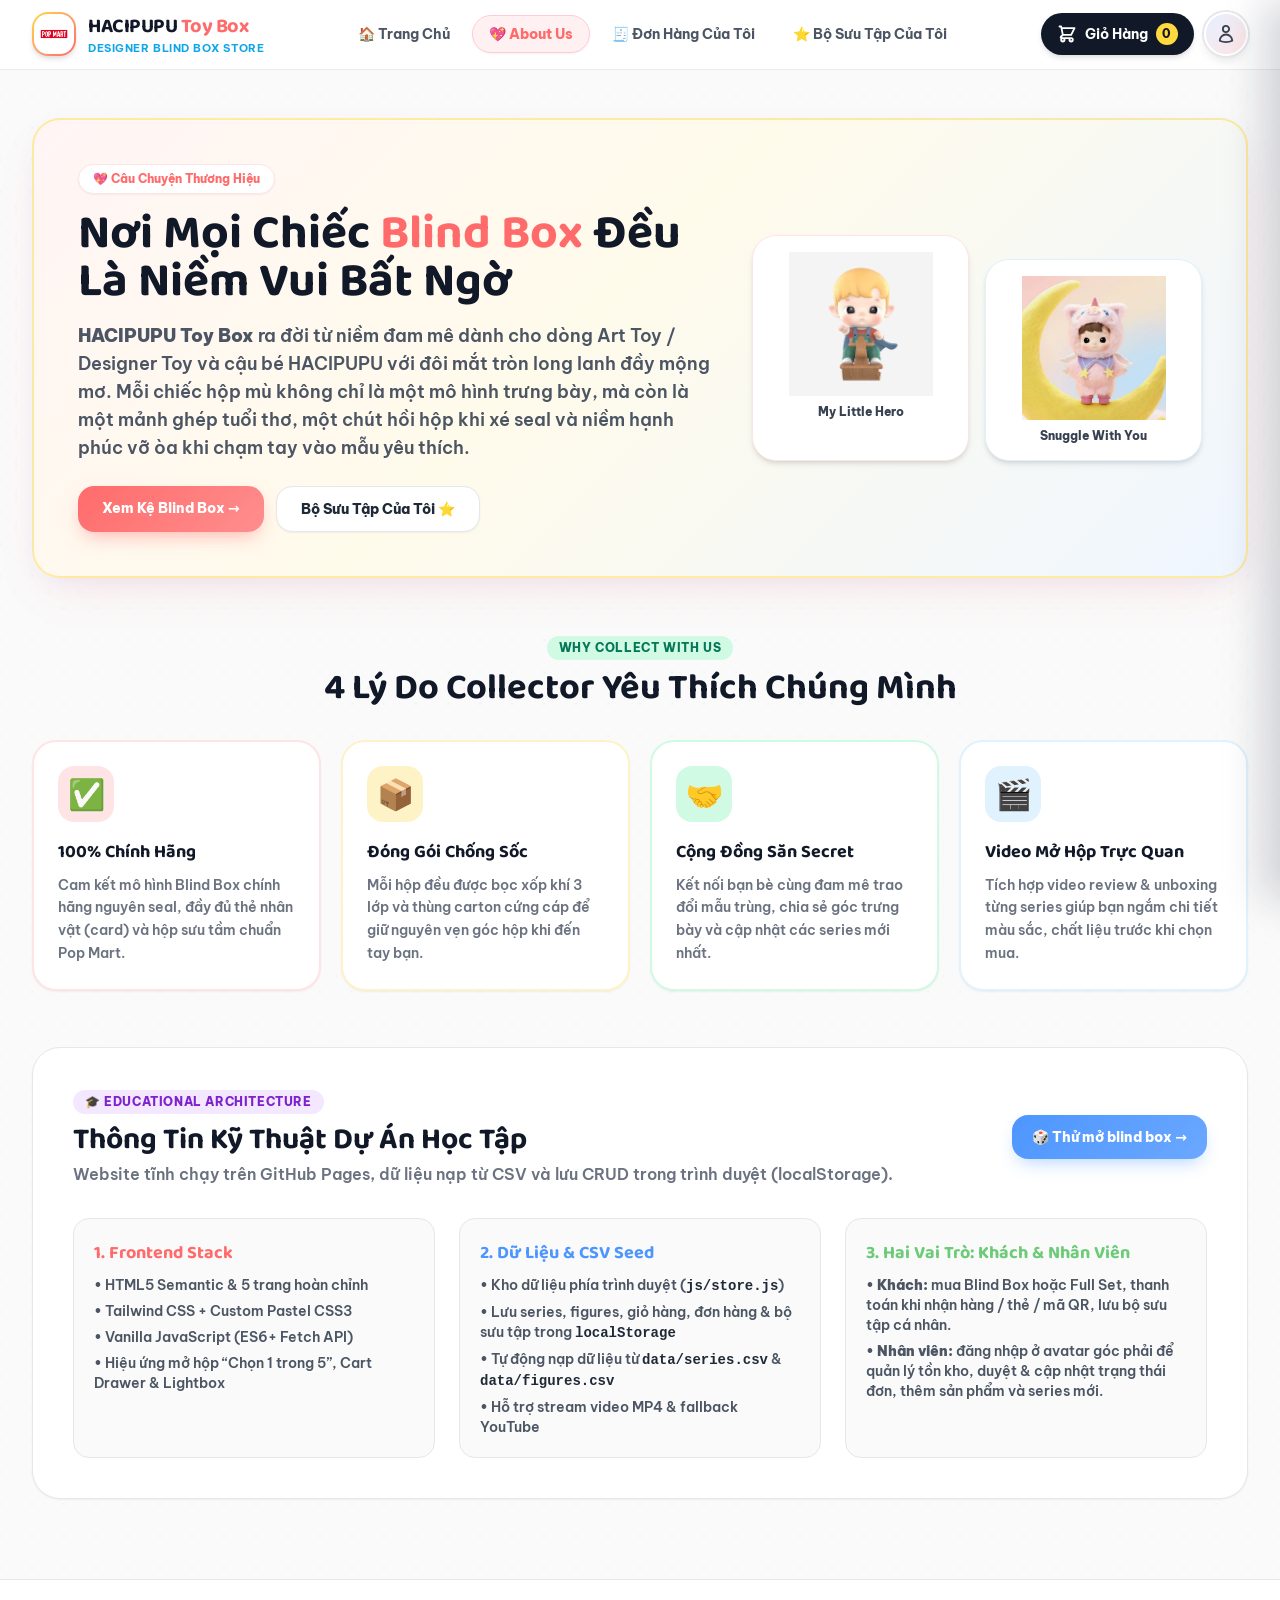
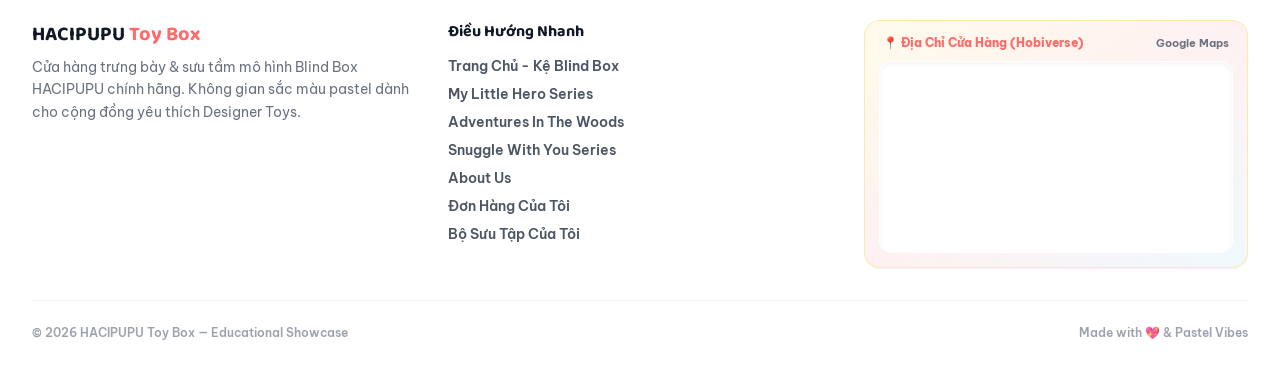
==== about.html @ b64dd97e "summary" ====
<!DOCTYPE html>
<html lang="vi">
<head>
  <meta charset="UTF-8" />
  <meta name="viewport" content="width=device-width, initial-scale=1.0" />
  <title>Về Chúng Tôi — HACIPUPU Toy Box</title>
  <link rel="preconnect" href="https://fonts.googleapis.com" />
  <link rel="preconnect" href="https://fonts.gstatic.com" crossorigin />
  <link href="https://fonts.googleapis.com/css2?family=Baloo+2:wght@600;700;800&family=Be+Vietnam+Pro:wght@400;500;600;700;800&display=swap" rel="stylesheet" />
  <link rel="stylesheet" href="css/styles.css" />
  <!-- Tailwind đã build sẵn (thay cho cdn.tailwindcss.com); đặt sau styles.css để giữ đúng thứ tự ưu tiên như bản CDN -->
  <link rel="stylesheet" href="css/tailwind.css" />
</head>
<body data-page="about" class="bg-toy-dots min-h-screen flex flex-col">
  <div id="site-header"></div>

  <main class="flex-1 max-w-7xl w-full mx-auto px-4 sm:px-6 lg:px-8 pt-8 sm:pt-12 space-y-14">
    <!-- Brand Story Banner -->
    <section class="hero-gradient rounded-[28px] p-7 sm:p-11 grid grid-cols-1 lg:grid-cols-12 gap-8 items-center">
      <div class="lg:col-span-7 space-y-4">
        <span class="inline-flex items-center gap-2 px-3.5 py-1.5 rounded-full bg-white text-xs font-extrabold text-[#FF6B6B] shadow-sm border border-rose-100">
          💖 Câu Chuyện Thương Hiệu
        </span>
        <h1 class="font-display font-bold text-3xl sm:text-5xl text-gray-900 leading-tight">
          Nơi Mọi Chiếc <span class="text-[#FF6B6B]">Blind Box</span> Đều Là Niềm Vui Bất Ngờ
        </h1>
        <p class="text-gray-600 text-base sm:text-lg leading-relaxed font-semibold">
          <strong>HACIPUPU Toy Box</strong> ra đời từ niềm đam mê dành cho dòng Art Toy / Designer Toy và cậu bé HACIPUPU với đôi mắt tròn long lanh đầy mộng mơ. Mỗi chiếc hộp mù không chỉ là một mô hình trưng bày, mà còn là một mảnh ghép tuổi thơ, một chút hồi hộp khi xé seal và niềm hạnh phúc vỡ òa khi chạm tay vào mẫu yêu thích.
        </p>
        <div class="flex flex-wrap gap-3 pt-2">
          <a href="index.html" class="px-6 py-3 rounded-2xl btn-coral font-extrabold text-sm">
            Xem Kệ Blind Box →
          </a>
          <a href="collection.html" class="px-6 py-3 rounded-2xl bg-white hover:bg-gray-50 border border-gray-200 text-gray-800 font-extrabold text-sm shadow-sm">
            Bộ Sưu Tập Của Tôi ⭐
          </a>
        </div>
      </div>

      <div class="lg:col-span-5 grid grid-cols-2 gap-4">
        <div class="bg-white rounded-3xl p-4 shadow-md border border-rose-100 animate-float">
          <img
            src="img/HACIPUPU%20My%20Little%20Hero%20Series%20Figures/13.avif"
            alt="HACIPUPU Secret Hero"
            class="w-full h-36 object-contain"
            onerror="window.HacipupuApp.handleImgError(this)"
          />
          <div class="text-center text-xs font-extrabold text-gray-700 mt-2">My Little Hero</div>
        </div>
        <div class="bg-white rounded-3xl p-4 shadow-md border border-sky-100 mt-6 animate-float-delay">
          <img
            src="img/HACIPUPU%20Snuggle%20With%20You%20Series%20Figures/1795419127706_2134e90bbedf5090afd3d165d33266e4.avif"
            alt="HACIPUPU Secret Pegasus"
            class="w-full h-36 object-contain"
            onerror="window.HacipupuApp.handleImgError(this)"
          />
          <div class="text-center text-xs font-extrabold text-gray-700 mt-2">Snuggle With You</div>
        </div>
      </div>
    </section>

    <!-- Why Collect With Us (4 Vibrant Feature Cards) -->
    <section>
      <div class="text-center max-w-2xl mx-auto mb-8">
        <span class="inline-block px-3 py-1 rounded-full bg-emerald-100 text-emerald-700 text-xs font-extrabold uppercase tracking-wider mb-2">
          Why Collect With Us
        </span>
        <h2 class="font-display font-bold text-2xl sm:text-4xl text-gray-900">
          4 Lý Do Collector Yêu Thích Chúng Mình
        </h2>
      </div>

      <div class="grid grid-cols-1 sm:grid-cols-2 lg:grid-cols-4 gap-5">
        <div class="bg-white rounded-3xl p-6 border-2 border-rose-100 shadow-sm hover:-translate-y-1 transition-transform">
          <div class="w-14 h-14 rounded-2xl bg-rose-100 text-3xl flex items-center justify-center mb-4">✅</div>
          <h3 class="font-display font-bold text-lg text-gray-900 mb-2">100% Chính Hãng</h3>
          <p class="text-sm text-gray-500 font-semibold leading-relaxed">
            Cam kết mô hình Blind Box chính hãng nguyên seal, đầy đủ thẻ nhân vật (card) và hộp sưu tầm chuẩn Pop Mart.
          </p>
        </div>

        <div class="bg-white rounded-3xl p-6 border-2 border-amber-100 shadow-sm hover:-translate-y-1 transition-transform">
          <div class="w-14 h-14 rounded-2xl bg-amber-100 text-3xl flex items-center justify-center mb-4">📦</div>
          <h3 class="font-display font-bold text-lg text-gray-900 mb-2">Đóng Gói Chống Sốc</h3>
          <p class="text-sm text-gray-500 font-semibold leading-relaxed">
            Mỗi hộp đều được bọc xốp khí 3 lớp và thùng carton cứng cáp để giữ nguyên vẹn góc hộp khi đến tay bạn.
          </p>
        </div>

        <div class="bg-white rounded-3xl p-6 border-2 border-emerald-100 shadow-sm hover:-translate-y-1 transition-transform">
          <div class="w-14 h-14 rounded-2xl bg-emerald-100 text-3xl flex items-center justify-center mb-4">🤝</div>
          <h3 class="font-display font-bold text-lg text-gray-900 mb-2">Cộng Đồng Săn Secret</h3>
          <p class="text-sm text-gray-500 font-semibold leading-relaxed">
            Kết nối bạn bè cùng đam mê trao đổi mẫu trùng, chia sẻ góc trưng bày và cập nhật các series mới nhất.
          </p>
        </div>

        <div class="bg-white rounded-3xl p-6 border-2 border-sky-100 shadow-sm hover:-translate-y-1 transition-transform">
          <div class="w-14 h-14 rounded-2xl bg-sky-100 text-3xl flex items-center justify-center mb-4">🎬</div>
          <h3 class="font-display font-bold text-lg text-gray-900 mb-2">Video Mở Hộp Trực Quan</h3>
          <p class="text-sm text-gray-500 font-semibold leading-relaxed">
            Tích hợp video review & unboxing từng series giúp bạn ngắm chi tiết màu sắc, chất liệu trước khi chọn mua.
          </p>
        </div>
      </div>
    </section>

    <!-- Educational Project Info -->
    <section class="bg-white rounded-[28px] p-7 sm:p-10 border border-gray-200 shadow-sm">
      <div class="flex flex-col lg:flex-row lg:items-center justify-between gap-6 mb-8">
        <div>
          <span class="inline-block px-3 py-1 rounded-full bg-purple-100 text-purple-700 text-xs font-extrabold uppercase tracking-wider mb-2">
            🎓 Educational Architecture
          </span>
          <h2 class="font-display font-bold text-2xl sm:text-3xl text-gray-900">
            Thông Tin Kỹ Thuật Dự Án Học Tập
          </h2>
          <p class="text-sm sm:text-base text-gray-500 font-semibold mt-1">
            Website tĩnh chạy trên GitHub Pages, dữ liệu nạp từ CSV và lưu CRUD trong trình duyệt (localStorage).
          </p>
        </div>
        <a href="index.html#series-shelf" class="inline-flex items-center gap-2 px-5 py-3 rounded-2xl btn-sky font-extrabold text-sm shrink-0">
          🎲 Thử mở blind box →
        </a>
      </div>

      <div class="grid grid-cols-1 md:grid-cols-3 gap-6">
        <div class="rounded-2xl bg-[#FAFAFA] p-5 border border-gray-200">
          <div class="font-display font-bold text-lg text-[#FF6B6B] mb-2">1. Frontend Stack</div>
          <ul class="space-y-1.5 text-sm text-gray-600 font-semibold">
            <li>• HTML5 Semantic & 5 trang hoàn chỉnh</li>
            <li>• Tailwind CSS + Custom Pastel CSS3</li>
            <li>• Vanilla JavaScript (ES6+ Fetch API)</li>
            <li>• Hiệu ứng mở hộp “Chọn 1 trong 5”, Cart Drawer & Lightbox</li>
          </ul>
        </div>

        <div class="rounded-2xl bg-[#FAFAFA] p-5 border border-gray-200">
          <div class="font-display font-bold text-lg text-[#4D96FF] mb-2">2. Dữ Liệu & CSV Seed</div>
          <ul class="space-y-1.5 text-sm text-gray-600 font-semibold">
            <li>• Kho dữ liệu phía trình duyệt (<code class="font-mono text-gray-800">js/store.js</code>)</li>
            <li>• Lưu series, figures, giỏ hàng, đơn hàng & bộ sưu tập trong <code class="font-mono text-gray-800">localStorage</code></li>
            <li>• Tự động nạp dữ liệu từ <code class="font-mono text-gray-800">data/series.csv</code> & <code class="font-mono text-gray-800">data/figures.csv</code></li>
            <li>• Hỗ trợ stream video MP4 & fallback YouTube</li>
          </ul>
        </div>

        <div class="rounded-2xl bg-[#FAFAFA] p-5 border border-gray-200">
          <div class="font-display font-bold text-lg text-[#6BCB77] mb-2">3. Hai Vai Trò: Khách & Nhân Viên</div>
          <ul class="space-y-1.5 text-sm text-gray-600 font-semibold">
            <li>• <strong>Khách:</strong> mua Blind Box hoặc Full Set, thanh toán khi nhận hàng / thẻ / mã QR, lưu bộ sưu tập cá nhân.</li>
            <li>• <strong>Nhân viên:</strong> đăng nhập ở avatar góc phải để quản lý tồn kho, duyệt & cập nhật trạng thái đơn, thêm sản phẩm và series mới.</li>
          </ul>
        </div>
      </div>
    </section>
  </main>

  <div id="site-footer"></div>
  <script src="data/seed.js"></script>
  <script src="js/store.js"></script>
  <script src="js/app.js"></script>
</body>
</html>
---- css/styles.css ----
:root {
  --coral: #FF6B6B;
  --coral-soft: #FFE5E5;
  --yellow: #FFD93D;
  --yellow-soft: #FFF6CC;
  --mint: #6BCB77;
  --mint-soft: #E3F9E6;
  --sky: #4D96FF;
  --sky-soft: #E6F0FF;
  --lavender: #A78BFA;
  --lavender-soft: #F3EFFF;
  --bg: #FAFAFA;
  --ink: #1F2937;
  --muted: #6B7280;
  --card-radius: 22px;
}

* {
  box-sizing: border-box;
}

html {
  scroll-behavior: smooth;
}

body {
  margin: 0;
  background-color: var(--bg);
  color: var(--ink);
  font-family: 'Be Vietnam Pro', 'Segoe UI', system-ui, -apple-system, sans-serif;
  -webkit-font-smoothing: antialiased;
  overflow-x: hidden;
}

h1, h2, h3, h4, .font-display {
  font-family: 'Baloo 2', 'Be Vietnam Pro', 'Segoe UI', system-ui, sans-serif;
}

/* Playful dot grid background accent */
.bg-toy-dots {
  background-color: #FAFAFA;
  background-image:
    radial-gradient(rgba(255, 107, 107, 0.08) 1.5px, transparent 1.5px),
    radial-gradient(rgba(77, 150, 255, 0.08) 1.5px, transparent 1.5px);
  background-size: 32px 32px;
  background-position: 0 0, 16px 16px;
}

/* Pastel hero gradient */
.hero-gradient {
  background: linear-gradient(135deg, #FFF5F5 0%, #FFFBEB 45%, #EFF6FF 100%);
  border: 2px solid rgba(255, 217, 61, 0.45);
  box-shadow: 0 20px 50px -15px rgba(255, 107, 107, 0.16), 0 8px 24px -10px rgba(77, 150, 255, 0.14);
}

/* Glass sticky navbar */
.glass-nav {
  background: rgba(255, 255, 255, 0.88);
  backdrop-filter: blur(14px);
  -webkit-backdrop-filter: blur(14px);
  border-bottom: 1.5px solid rgba(229, 231, 235, 0.8);
}

/* Blind Box 3D Hover Tilt Card */
.blind-box-card {
  border-radius: 24px;
  background: #FFFFFF;
  border: 2px solid #F3F4F6;
  box-shadow: 0 10px 30px -10px rgba(17, 24, 39, 0.08);
  transition: transform 0.35s cubic-bezier(0.22, 1, 0.36, 1),
              box-shadow 0.35s cubic-bezier(0.22, 1, 0.36, 1),
              border-color 0.3s ease;
  position: relative;
  overflow: hidden;
  cursor: pointer;
}

.blind-box-card:hover {
  transform: rotate(-2deg) scale(1.03) translateY(-6px);
  box-shadow: 0 24px 44px -12px rgba(255, 107, 107, 0.22), 0 10px 20px -8px rgba(77, 150, 255, 0.18);
  border-color: var(--yellow);
}

.blind-box-card .box-reveal-badge {
  opacity: 0;
  transform: translateY(10px) scale(0.95);
  transition: all 0.28s cubic-bezier(0.22, 1, 0.36, 1);
}

.blind-box-card:hover .box-reveal-badge {
  opacity: 1;
  transform: translateY(0) scale(1);
}

.blind-box-card .box-art {
  transition: transform 0.4s cubic-bezier(0.22, 1, 0.36, 1);
}

.blind-box-card:hover .box-art {
  transform: scale(1.07) rotate(2deg);
}

/* Individual Figure Card */
.figure-card {
  border-radius: 20px;
  background: #FFFFFF;
  border: 1.5px solid #F1F5F9;
  box-shadow: 0 6px 20px -8px rgba(15, 23, 42, 0.07);
  transition: transform 0.25s ease, box-shadow 0.25s ease, border-color 0.25s ease;
}

.figure-card:hover {
  transform: translateY(-4px);
  box-shadow: 0 16px 30px -10px rgba(77, 150, 255, 0.18);
  border-color: #BFDBFE;
}

/* Shimmering Golden SECRET badge */
.secret-badge {
  background: linear-gradient(120deg, #F59E0B, #FDE047, #F59E0B);
  background-size: 200% auto;
  color: #78350F;
  font-weight: 800;
  letter-spacing: 0.04em;
  box-shadow: 0 4px 12px rgba(245, 158, 11, 0.35);
  animation: shimmer 2.5s linear infinite;
}

@keyframes shimmer {
  0% { background-position: 0% center; }
  100% { background-position: 200% center; }
}

/* Gentle floating animation for hero items */
@keyframes floatSlow {
  0%, 100% { transform: translateY(0px) rotate(0deg); }
  50% { transform: translateY(-10px) rotate(2deg); }
}

.animate-float {
  animation: floatSlow 4.2s ease-in-out infinite;
}

.animate-float-delay {
  animation: floatSlow 4.8s ease-in-out 1.1s infinite;
}

/* Responsive 16:9 Media Container */
.video-aspect {
  position: relative;
  width: 100%;
  padding-top: 56.25%;
  border-radius: 20px;
  overflow: hidden;
  background: #111827;
  box-shadow: 0 14px 32px -12px rgba(17, 24, 39, 0.28);
}

.video-aspect iframe,
.video-aspect video {
  position: absolute;
  inset: 0;
  width: 100%;
  height: 100%;
  border: 0;
  object-fit: cover;
}

/* Slide-over Cart Drawer */
.cart-backdrop {
  position: fixed;
  inset: 0;
  background: rgba(17, 24, 39, 0.45);
  backdrop-filter: blur(4px);
  z-index: 60;
  opacity: 0;
  pointer-events: none;
  transition: opacity 0.25s ease;
}

.cart-backdrop.open {
  opacity: 1;
  pointer-events: auto;
}

.cart-drawer {
  position: fixed;
  top: 0;
  right: 0;
  height: 100%;
  width: min(440px, 100vw);
  background: #FFFFFF;
  z-index: 70;
  box-shadow: -16px 0 40px rgba(15, 23, 42, 0.18);
  transform: translateX(100%);
  transition: transform 0.32s cubic-bezier(0.22, 1, 0.36, 1);
  display: flex;
  flex-direction: column;
}

.cart-drawer.open {
  transform: translateX(0);
}

/* Lightbox / Modals */
.modal-overlay {
  position: fixed;
  inset: 0;
  background: rgba(17, 24, 39, 0.62);
  backdrop-filter: blur(6px);
  z-index: 80;
  display: none;
  align-items: center;
  justify-content: center;
  padding: 16px;
}

.modal-overlay.open {
  display: flex;
  animation: fadeIn 0.2s ease;
}

@keyframes fadeIn {
  from { opacity: 0; }
  to { opacity: 1; }
}

/* Toast Notifications */
.toast-stack {
  position: fixed;
  bottom: 24px;
  right: 24px;
  z-index: 95;
  display: flex;
  flex-direction: column;
  gap: 10px;
  pointer-events: none;
}

.toast-item {
  pointer-events: auto;
  min-width: 260px;
  max-width: 360px;
  border-radius: 16px;
  padding: 12px 16px;
  background: #FFFFFF;
  color: var(--ink);
  box-shadow: 0 16px 32px -8px rgba(15, 23, 42, 0.22);
  border-left: 5px solid var(--mint);
  display: flex;
  align-items: center;
  gap: 10px;
  font-size: 0.92rem;
  font-weight: 700;
  animation: slideUpToast 0.28s cubic-bezier(0.22, 1, 0.36, 1);
}

.toast-item.error {
  border-left-color: var(--coral);
}

.toast-item.info {
  border-left-color: var(--sky);
}

@keyframes slideUpToast {
  from { opacity: 0; transform: translateY(16px) scale(0.96); }
  to { opacity: 1; transform: translateY(0) scale(1); }
}

/* Custom buttons */
.btn-coral {
  background: linear-gradient(135deg, #FF6B6B, #FF8E8E);
  color: #FFFFFF;
  box-shadow: 0 8px 20px -6px rgba(255, 107, 107, 0.55);
  transition: transform 0.18s ease, box-shadow 0.18s ease, filter 0.18s ease;
}

.btn-coral:hover:not(:disabled) {
  transform: translateY(-2px);
  box-shadow: 0 12px 24px -6px rgba(255, 107, 107, 0.65);
  filter: brightness(1.03);
}

.btn-sky {
  background: linear-gradient(135deg, #4D96FF, #6BA8FF);
  color: #FFFFFF;
  box-shadow: 0 8px 18px -6px rgba(77, 150, 255, 0.45);
  transition: transform 0.18s ease, box-shadow 0.18s ease;
}

.btn-sky:hover:not(:disabled) {
  transform: translateY(-1px);
  box-shadow: 0 10px 22px -6px rgba(77, 150, 255, 0.55);
}

button:disabled {
  opacity: 0.52;
  cursor: not-allowed;
}

/* Subtle custom scrollbar */
::-webkit-scrollbar {
  width: 8px;
  height: 8px;
}

::-webkit-scrollbar-track {
  background: #F3F4F6;
}

::-webkit-scrollbar-thumb {
  background: #CBD5E1;
  border-radius: 999px;
}

::-webkit-scrollbar-thumb:hover {
  background: #94A3B8;
}

/* ===================== Tài khoản (avatar góc phải) ===================== */
.account-avatar {
  position: relative;
  width: 44px;
  height: 44px;
  border-radius: 999px;
  display: inline-flex;
  align-items: center;
  justify-content: center;
  background: linear-gradient(135deg, #E6F0FF, #FFE5E5);
  color: #374151;
  border: 2px solid #FFFFFF;
  box-shadow: 0 0 0 2px #E5E7EB, 0 6px 14px -6px rgba(15, 23, 42, 0.25);
  cursor: pointer;
  transition: transform 0.18s ease, box-shadow 0.18s ease;
}
.account-avatar:hover { transform: translateY(-1px); box-shadow: 0 0 0 2px var(--sky), 0 8px 18px -6px rgba(77, 150, 255, 0.4); }
.account-avatar.is-staff { background: linear-gradient(135deg, #6BCB77, #34D399); color: #FFFFFF; box-shadow: 0 0 0 2px #A7F3D0, 0 6px 14px -6px rgba(16, 185, 129, 0.5); }
.account-dot { position: absolute; right: -1px; bottom: -1px; width: 12px; height: 12px; border-radius: 999px; background: #10B981; border: 2px solid #FFFFFF; }

.account-menu {
  position: absolute;
  right: 0;
  top: calc(100% + 10px);
  width: 250px;
  background: #FFFFFF;
  border-radius: 18px;
  border: 1px solid #E5E7EB;
  box-shadow: 0 20px 40px -12px rgba(15, 23, 42, 0.25);
  overflow: hidden;
  z-index: 60;
  animation: fadeIn 0.15s ease;
}
.account-menu-item { display: block; padding: 11px 16px; font-size: 0.875rem; font-weight: 700; color: #374151; cursor: pointer; }
.account-menu-item:hover { background: #FFF5F5; color: var(--coral); }

/* ===================== Thanh toán ===================== */
.pay-option {
  display: flex;
  flex-direction: column;
  align-items: center;
  gap: 2px;
  padding: 10px 6px;
  border-radius: 14px;
  border: 2px solid #E5E7EB;
  background: #FFFFFF;
  font-size: 0.75rem;
  font-weight: 800;
  color: #4B5563;
  text-align: center;
  cursor: pointer;
  transition: border-color 0.15s ease, background 0.15s ease;
}
.pay-option:hover { border-color: #BFDBFE; }
.pay-option.active { border-color: var(--sky); background: var(--sky-soft); color: #1D4ED8; }
.pay-option:focus-within { outline: 2px solid var(--sky); outline-offset: 2px; }
.pay-panel { border-radius: 14px; background: #FFFFFF; border: 1px dashed #CBD5E1; padding: 12px; font-size: 0.8rem; font-weight: 600; color: #4B5563; }
.qr-box { width: 180px; height: 180px; background: #FFFFFF; border-radius: 14px; border: 1px solid #E5E7EB; padding: 6px; }
.qr-box svg { width: 100%; height: 100%; display: block; }
.qr-fallback { height: 100%; display: flex; flex-direction: column; align-items: center; justify-content: center; font-weight: 800; font-size: 2rem; color: #9CA3AF; }
.qr-fallback span { font-size: 0.7rem; }

/* ===================== Blind box: chọn 1 trong 5 hộp ===================== */
.bb-panel {
  position: relative;
  width: min(860px, 100%);
  max-height: 94vh;
  overflow-y: auto;
  border-radius: 30px;
  background: linear-gradient(160deg, #FFF5F5 0%, #FFFBEB 45%, #F3EFFF 100%);
  border: 2px solid #FFFFFF;
  box-shadow: 0 30px 80px -20px rgba(17, 24, 39, 0.5);
}
.bb-stage { position: relative; min-height: 320px; margin: 18px 20px 20px; display: flex; align-items: center; justify-content: center; overflow: hidden; border-radius: 24px; }
.bb-boxes { position: relative; z-index: 2; display: flex; flex-wrap: wrap; justify-content: center; gap: 14px; padding: 24px 8px 36px; }
.bb-box {
  position: relative;
  width: 132px;
  height: 160px;
  border-radius: 20px;
  background: #FFFFFF;
  border: 3px solid transparent;
  box-shadow: 0 12px 24px -12px rgba(17, 24, 39, 0.35);
  padding: 10px;
  cursor: pointer;
  animation: bbFloat 3.2s ease-in-out infinite;
  animation-delay: calc(var(--i) * -0.6s);
  transition: transform 0.3s cubic-bezier(0.22, 1, 0.36, 1), opacity 0.3s ease, border-color 0.2s ease, filter 0.3s ease;
}
.bb-box img { width: 100%; height: 100%; object-fit: contain; pointer-events: none; user-select: none; }
.bb-box.has-label { height: 196px; display: flex; flex-direction: column; gap: 6px; padding: 14px 12px 10px; }
.bb-box.has-label img { flex: 1; min-height: 0; height: auto; }
.bb-box-label { min-height: 2.4em; }
.bb-box-label { display: block; font-size: 0.7rem; font-weight: 800; line-height: 1.2; color: #374151; text-align: center; overflow: hidden; display: -webkit-box; -webkit-line-clamp: 2; -webkit-box-orient: vertical; }
.hero-open-box { cursor: pointer; }
.hero-open-box:hover { box-shadow: 0 0 0 3px #FFD93D, 0 25px 50px -12px rgba(0, 0, 0, 0.25); }
.hero-open-box:focus-visible { outline: 3px solid #4D96FF; outline-offset: 4px; }

/* Mũi tên chỉ vào hộp ở banner */
.hero-arrow { position: absolute; z-index: 30; left: -44px; top: -30px; display: flex; flex-direction: row; align-items: flex-start; color: var(--coral); pointer-events: none; animation: heroArrowNudge 1.4s ease-in-out infinite; }
.hero-arrow-label {
  font-family: 'Baloo 2', sans-serif; font-weight: 800; font-size: 1.15rem; line-height: 1.1;
  color: #FFFFFF; background: var(--coral); padding: 8px 14px; border-radius: 16px; border: 2px solid #FFFFFF;
  box-shadow: 0 10px 22px -6px rgba(255, 107, 107, 0.7); transform: rotate(-6deg);
}
/* Mũi tên đủ dài để đầu mũi tên nằm bên trong hộp */
.hero-arrow-svg { width: 104px; height: 78px; margin: -6px 0 0 -4px; flex-shrink: 0; filter: drop-shadow(0 3px 4px rgba(255, 255, 255, 0.9)) drop-shadow(0 3px 6px rgba(255, 107, 107, 0.45)); }
@media (min-width: 1280px) {
  .hero-arrow { left: -92px; top: -14px; }
}

/* Nút vòng tròn đổi hộp (thay cho ảnh hộp nhỏ) */
.hero-next-btn {
  position: absolute; left: 0; bottom: 8px; z-index: 25;
  width: 76px; height: 76px; border-radius: 999px;
  display: flex; flex-direction: column; align-items: center; justify-content: center; gap: 1px;
  background: #FFFFFF; color: var(--sky);
  border: 3px solid #BFDBFE;
  box-shadow: 0 14px 26px -10px rgba(77, 150, 255, 0.55);
  cursor: pointer; transition: transform 0.2s ease, background 0.2s ease, color 0.2s ease, border-color 0.2s ease;
}
.hero-next-btn:hover { background: var(--sky); color: #FFFFFF; border-color: var(--sky); transform: scale(1.06); }
.hero-next-btn:focus-visible { outline: 3px solid #FFD93D; outline-offset: 3px; }
@media (max-width: 639px) {
  .hero-next-btn { width: 58px; height: 58px; left: -8px; bottom: -6px; }
  .hero-next-btn svg { width: 22px; height: 22px; }
  #hero-box-name { padding-left: 1.75rem; }
  .hero-arrow { left: -4px; }
  .hero-arrow-label { font-size: 1rem; }
}
.hero-next-label { font-size: 0.62rem; font-weight: 800; text-transform: uppercase; letter-spacing: 0.02em; }
.hero-next-btn.is-spinning svg { animation: heroSpin 0.5s cubic-bezier(0.22, 1, 0.36, 1); }
@keyframes heroSpin { from { transform: rotate(0); } to { transform: rotate(360deg); } }

/* Hiệu ứng đổi ảnh hộp */
.hero-swap-out { animation: heroSwapOut 0.18s ease-in forwards; }
.hero-swap-in { animation: heroSwapIn 0.45s cubic-bezier(0.34, 1.56, 0.64, 1); }
@keyframes heroSwapOut { to { opacity: 0; transform: scale(0.7) rotate(-12deg); } }
@keyframes heroSwapIn { from { opacity: 0; transform: scale(0.7) rotate(12deg); } to { opacity: 1; transform: none; } }

/* Hộp duy nhất khi mở ngay từ banner */
.bb-box.bb-box-solo { width: 170px; height: 210px; cursor: default; }
@keyframes heroArrowNudge {
  0%, 100% { transform: translate(0, 0); }
  50% { transform: translate(0, 7px); }
}
.hero-cta-pulse { animation: heroCtaPulse 1.6s ease-in-out infinite; }
@keyframes heroCtaPulse {
  0%, 100% { box-shadow: 0 0 0 0 rgba(255, 217, 61, 0.7), 0 10px 15px -3px rgba(0, 0, 0, 0.2); }
  50% { box-shadow: 0 0 0 10px rgba(255, 217, 61, 0), 0 10px 15px -3px rgba(0, 0, 0, 0.2); }
}
@media (prefers-reduced-motion: reduce) {
  .hero-arrow, .hero-cta-pulse { animation: none; }
}
.bb-box-num { position: absolute; top: -10px; left: -10px; width: 28px; height: 28px; border-radius: 999px; background: #1F2937; color: #FFD93D; font-weight: 800; font-size: 0.8rem; display: flex; align-items: center; justify-content: center; }
.bb-box:hover { border-color: #FFD93D; }
.bb-boxes.has-selection .bb-box:not(.is-selected) { opacity: 0.55; filter: saturate(0.6); transform: scale(0.94); }
.bb-box.is-selected { border-color: var(--coral); animation: none; transform: translateY(-16px) scale(1.08); box-shadow: 0 24px 40px -14px rgba(255, 107, 107, 0.6); }
.bb-box.is-selected::after { content: "Bấm để mở!"; position: absolute; left: 50%; bottom: -30px; transform: translateX(-50%); white-space: nowrap; font-size: 0.72rem; font-weight: 800; color: var(--coral); animation: bbBlink 1s ease-in-out infinite; }
.bb-boxes.is-opening .bb-box:not(.is-chosen) { opacity: 0; transform: scale(0.6) translateY(30px); pointer-events: none; transition-duration: 0.35s; }
/* Hộp được chọn bay vào giữa sân khấu (--dx, --dy tính bằng JS) và to ra một chút */
.bb-boxes.is-opening .bb-box.is-chosen {
  animation: none;
  z-index: 3;
  border-color: #FFD93D;
  transform: translate(var(--dx, 0px), var(--dy, 0px)) scale(1.35);
  box-shadow: 0 0 0 6px rgba(255, 217, 61, 0.35), 0 30px 60px -18px rgba(255, 107, 107, 0.6);
  transition: transform 0.7s cubic-bezier(0.34, 1.3, 0.64, 1), box-shadow 0.7s ease, border-color 0.3s ease;
}
.bb-boxes.is-opening .bb-box.is-chosen::after { display: none; }
.bb-box.bb-shake { animation: bbShake 1.1s cubic-bezier(.36,.07,.19,.97) both; }
.bb-box.bb-burst { animation: bbBurst 0.4s ease-in forwards; }

.bb-rays {
  position: absolute; inset: -50%; z-index: 0; opacity: 0;
  background: repeating-conic-gradient(from 0deg, rgba(255, 217, 61, 0.35) 0deg 10deg, transparent 10deg 20deg);
  transition: opacity 0.4s ease;
}
.bb-stage.is-revealed .bb-rays { opacity: 1; animation: bbSpin 14s linear infinite; }
.bb-stage.is-secret .bb-rays { background: repeating-conic-gradient(from 0deg, rgba(245, 158, 11, 0.55) 0deg 8deg, rgba(253, 224, 71, 0.15) 8deg 16deg); }
.bb-flash { position: absolute; left: 50%; top: 50%; width: 40px; height: 40px; margin: -20px 0 0 -20px; border-radius: 999px; background: radial-gradient(circle, #FFFFFF 0%, rgba(255, 255, 255, 0.85) 40%, rgba(255, 217, 61, 0) 70%); opacity: 0; z-index: 4; pointer-events: none; }
.bb-stage.is-flashing .bb-flash { animation: bbFlash 0.7s ease-out forwards; }

.bb-reveal { position: relative; z-index: 3; text-align: center; padding: 20px; }
.bb-figure { width: 230px; height: 230px; margin: 0 auto; border-radius: 28px; background: #FFFFFF; padding: 12px; box-shadow: 0 24px 50px -16px rgba(17, 24, 39, 0.45); animation: bbPop 0.7s cubic-bezier(0.34, 1.56, 0.64, 1) both; }
.bb-stage.is-secret .bb-figure { box-shadow: 0 0 0 4px #FDE047, 0 0 40px 6px rgba(245, 158, 11, 0.55); }
.bb-figure img { width: 100%; height: 100%; object-fit: contain; }
.bb-name { animation: fadeIn 0.6s ease 0.35s both; }

.bb-confetti { position: absolute; left: 50%; top: 45%; z-index: 5; pointer-events: none; }
.bb-confetti i { position: absolute; left: 0; top: 0; border-radius: 2px; opacity: 0; animation: bbConfetti var(--d) cubic-bezier(0.22, 1, 0.36, 1) forwards; }

@keyframes bbFloat { 0%, 100% { transform: translateY(0) rotate(-1.5deg); } 50% { transform: translateY(-8px) rotate(1.5deg); } }
@keyframes bbBlink { 0%, 100% { opacity: 1; } 50% { opacity: 0.4; } }
@keyframes bbShake {
  0% { transform: translate(var(--dx, 0px), var(--dy, 0px)) scale(1.35) rotate(0); }
  10%, 50% { transform: translate(var(--dx, 0px), var(--dy, 0px)) scale(1.35) rotate(-7deg) translateX(-4px); }
  20%, 60% { transform: translate(var(--dx, 0px), var(--dy, 0px)) scale(1.38) rotate(7deg) translateX(4px); }
  30%, 70% { transform: translate(var(--dx, 0px), var(--dy, 0px)) scale(1.4) rotate(-10deg); }
  40%, 80% { transform: translate(var(--dx, 0px), var(--dy, 0px)) scale(1.42) rotate(10deg); }
  90% { transform: translate(var(--dx, 0px), var(--dy, 0px)) scale(1.48) rotate(-4deg); }
  100% { transform: translate(var(--dx, 0px), var(--dy, 0px)) scale(1.5) rotate(0); }
}
@keyframes bbBurst {
  from { transform: translate(var(--dx, 0px), var(--dy, 0px)) scale(1.5); }
  to { transform: translate(var(--dx, 0px), var(--dy, 0px)) scale(2.1) rotate(8deg); opacity: 0; filter: brightness(2.2) blur(3px); }
}
@keyframes bbFlash { 0% { opacity: 0; transform: scale(0.2); } 30% { opacity: 1; } 100% { opacity: 0; transform: scale(22); } }
@keyframes bbPop { 0% { transform: scale(0.1) rotate(-25deg); opacity: 0; } 100% { transform: scale(1) rotate(0); opacity: 1; } }
@keyframes bbSpin { to { transform: rotate(360deg); } }
@keyframes bbConfetti {
  0% { opacity: 1; transform: translate(0, 0) rotate(0); }
  70% { opacity: 1; }
  100% { opacity: 0; transform: translate(var(--x), calc(var(--y) + 260px)) rotate(var(--r)); }
}

@media (max-width: 640px) {
  .bb-box { width: 96px; height: 118px; }
  .bb-figure { width: 180px; height: 180px; }
}

/* ===================== Bộ sưu tập: mẫu chưa có = bóng đen mờ ===================== */
.collect-card { position: relative; border-radius: 20px; background: #FFFFFF; border: 2px solid #F1F5F9; padding: 10px; transition: transform 0.2s ease, border-color 0.2s ease, box-shadow 0.2s ease; }
.collect-card:hover { transform: translateY(-3px); box-shadow: 0 14px 28px -12px rgba(15, 23, 42, 0.2); }
.collect-card.is-owned { border-color: #A7F3D0; }
.collect-card.is-owned.is-secret { border-color: #FDE047; background: linear-gradient(180deg, #FFFBEB, #FFFFFF); }
.collect-art { position: relative; height: 130px; border-radius: 14px; overflow: hidden; background: #F8FAFC; display: flex; align-items: center; justify-content: center; }
.collect-art img { max-width: 100%; max-height: 100%; object-fit: contain; transition: filter 0.4s ease, opacity 0.4s ease, transform 0.4s ease; }
.collect-card:not(.is-owned) .collect-art { background: #1F2937; }
.collect-card:not(.is-owned) .collect-art img { filter: grayscale(1) brightness(0.22) contrast(1.4) blur(4px); opacity: 0.85; transform: scale(1.04); }
.collect-unknown { position: absolute; inset: 0; display: flex; align-items: center; justify-content: center; font-family: 'Baloo 2', sans-serif; font-weight: 800; font-size: 2.4rem; color: rgba(255, 255, 255, 0.6); text-shadow: 0 2px 8px rgba(0, 0, 0, 0.5); }
.collect-card.is-owned .collect-unknown { display: none; }

/* ===================== Trang nhân viên ===================== */
.admin-label { display: block; font-size: 0.75rem; font-weight: 800; color: #4B5563; margin-bottom: 4px; }
.admin-input { width: 100%; padding: 10px 14px; border-radius: 12px; border: 1px solid #E5E7EB; font-size: 0.875rem; font-weight: 600; }
.admin-input:focus { outline: none; box-shadow: 0 0 0 2px #4D96FF; border-color: transparent; }

@media (prefers-reduced-motion: reduce) {
  .bb-box, .bb-rays, .animate-float, .animate-float-delay { animation: none !important; }
}
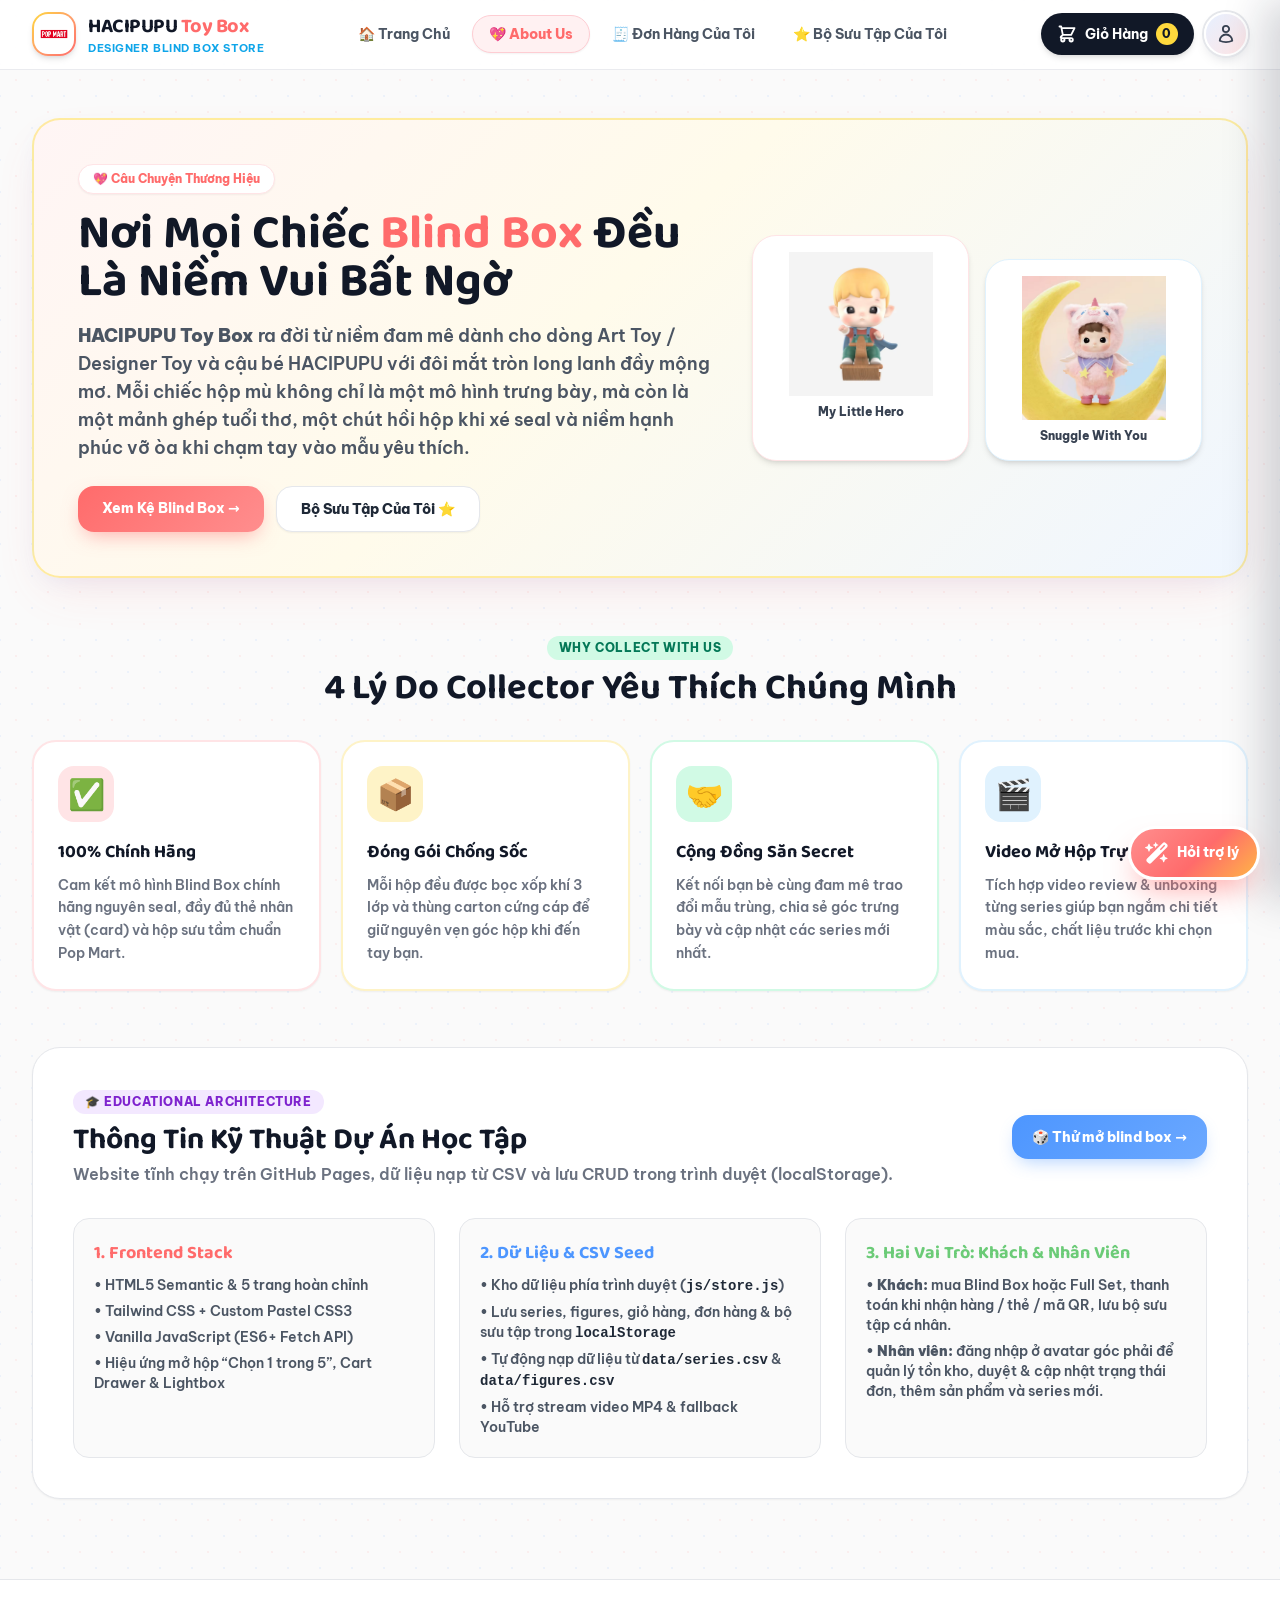
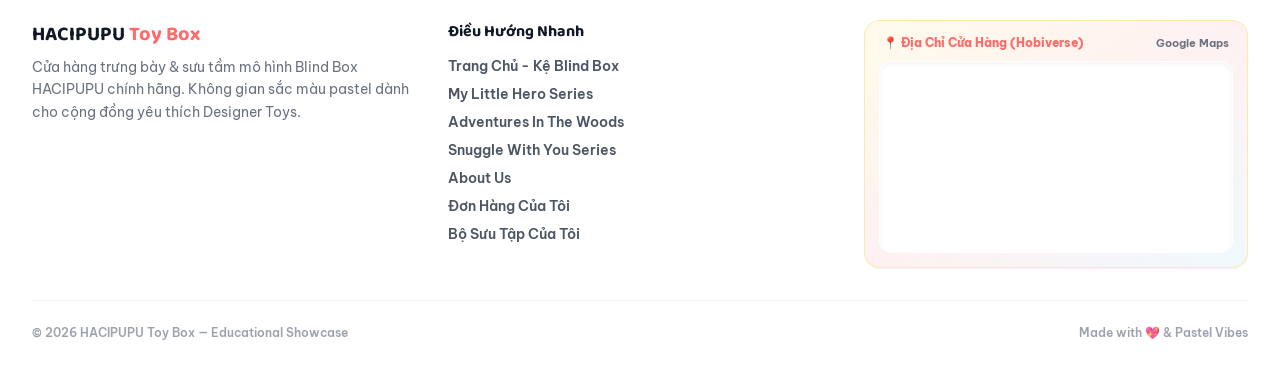
==== commit 076d8206: "summary" ====
--- a/about.html
+++ b/about.html
@@ -4,6 +4,9 @@
   <meta charset="UTF-8" />
   <meta name="viewport" content="width=device-width, initial-scale=1.0" />
   <title>Về Chúng Tôi — HACIPUPU Toy Box</title>
+  <link rel="icon" href="favicon.svg" type="image/svg+xml" />
+  <link rel="icon" href="favicon-32.png" type="image/png" sizes="32x32" />
+  <link rel="apple-touch-icon" href="apple-touch-icon.png" />
   <link rel="preconnect" href="https://fonts.googleapis.com" />
   <link rel="preconnect" href="https://fonts.gstatic.com" crossorigin />
   <link href="https://fonts.googleapis.com/css2?family=Baloo+2:wght@600;700;800&family=Be+Vietnam+Pro:wght@400;500;600;700;800&display=swap" rel="stylesheet" />
@@ -160,5 +163,6 @@
   <script src="data/seed.js"></script>
   <script src="js/store.js"></script>
   <script src="js/app.js"></script>
+  <script src="js/chatbot.js"></script>
 </body>
 </html>
--- a/css/styles.css
+++ b/css/styles.css
@@ -228,7 +228,7 @@
 /* Toast Notifications */
 .toast-stack {
   position: fixed;
-  bottom: 24px;
+  bottom: 96px; /* chừa chỗ cho nút Trợ lý ở góc phải dưới */
   right: 24px;
   z-index: 95;
   display: flex;
@@ -559,3 +559,65 @@
 @media (prefers-reduced-motion: reduce) {
   .bb-box, .bb-rays, .animate-float, .animate-float-delay { animation: none !important; }
 }
+
+/* ===================== Trợ lý HACIPUPU (chat box) ===================== */
+.chat-fab {
+  position: fixed; right: 20px; bottom: 20px; z-index: 75;
+  display: inline-flex; align-items: center; gap: 8px;
+  padding: 12px 18px 12px 14px; border-radius: 999px;
+  background: linear-gradient(135deg, #FF8E8E, #FF6B6B 55%, #FFB547); color: #FFFFFF;
+  font-weight: 800; font-size: 0.9rem; border: 3px solid #FFFFFF;
+  box-shadow: 0 16px 32px -10px rgba(255, 107, 107, 0.65);
+  cursor: pointer; transition: transform 0.2s ease, opacity 0.2s ease;
+}
+.chat-fab:hover { transform: translateY(-2px) scale(1.03); }
+.chat-fab:focus-visible { outline: 3px solid var(--sky); outline-offset: 3px; }
+.chat-fab.hidden-fab { opacity: 0; pointer-events: none; transform: scale(0.8); }
+.chat-fab-icon { display: inline-flex; animation: chatWiggle 2.4s ease-in-out infinite; }
+@keyframes chatWiggle { 0%, 80%, 100% { transform: rotate(0); } 85% { transform: rotate(-14deg); } 92% { transform: rotate(10deg); } }
+
+.chat-panel {
+  position: fixed; right: 20px; bottom: 20px; z-index: 76;
+  width: min(380px, calc(100vw - 24px)); height: min(580px, calc(100vh - 100px));
+  display: flex; flex-direction: column; overflow: hidden;
+  background: #FFFFFF; border-radius: 24px; border: 2px solid #FFE5E5;
+  box-shadow: 0 30px 60px -20px rgba(17, 24, 39, 0.45);
+  opacity: 0; pointer-events: none; transform: translateY(16px) scale(0.97); transform-origin: bottom right;
+  transition: opacity 0.2s ease, transform 0.25s cubic-bezier(0.22, 1, 0.36, 1);
+}
+.chat-panel.open { opacity: 1; pointer-events: auto; transform: none; }
+.chat-head { display: flex; align-items: center; justify-content: space-between; gap: 8px; padding: 14px 16px; background: linear-gradient(90deg, #FFF5F5, #FFFBEB, #EFF6FF); border-bottom: 1px solid #F3F4F6; }
+.chat-title { font-family: 'Baloo 2', sans-serif; font-weight: 800; font-size: 1.1rem; color: #111827; line-height: 1.1; }
+.chat-sub { font-size: 0.72rem; font-weight: 700; color: #6B7280; }
+.chat-close { width: 32px; height: 32px; border-radius: 999px; background: #FFFFFF; color: #4B5563; font-weight: 800; cursor: pointer; box-shadow: 0 2px 6px rgba(0, 0, 0, 0.08); }
+.chat-close:hover { background: #F3F4F6; }
+.chat-log { flex: 1; overflow-y: auto; padding: 14px; display: flex; flex-direction: column; gap: 10px; background: #FAFAFA; }
+.chat-msg { max-width: 88%; padding: 10px 13px; border-radius: 16px; font-size: 0.84rem; line-height: 1.5; font-weight: 500; color: #1F2937; overflow-wrap: anywhere; }
+.chat-msg.bot { align-self: flex-start; background: #FFFFFF; border: 1px solid #EEF0F3; border-bottom-left-radius: 6px; }
+.chat-msg.user { align-self: flex-end; background: var(--coral); color: #FFFFFF; border-bottom-right-radius: 6px; font-weight: 700; }
+.chat-msg.typing { display: inline-flex; gap: 4px; padding: 12px 14px; }
+.chat-msg.typing span { width: 7px; height: 7px; border-radius: 999px; background: #CBD5E1; animation: chatDot 1s ease-in-out infinite; }
+.chat-msg.typing span:nth-child(2) { animation-delay: 0.15s; }
+.chat-msg.typing span:nth-child(3) { animation-delay: 0.3s; }
+@keyframes chatDot { 0%, 100% { transform: translateY(0); opacity: 0.5; } 50% { transform: translateY(-4px); opacity: 1; } }
+.chat-link { color: #2563EB; font-weight: 800; text-decoration: underline; text-underline-offset: 2px; }
+.chat-card { display: flex; gap: 10px; align-items: center; margin-top: 8px; padding: 8px; border-radius: 12px; background: #F9FAFB; border: 1px solid #F1F5F9; }
+.chat-card img { width: 48px; height: 48px; object-fit: contain; border-radius: 10px; background: #FFFFFF; flex-shrink: 0; }
+.chat-secret { display: inline-block; padding: 0 6px; border-radius: 999px; background: #FDE047; color: #78350F; font-size: 0.62rem; font-weight: 800; vertical-align: middle; }
+.chat-suggest { display: flex; gap: 6px; overflow-x: auto; padding: 8px 12px; border-top: 1px solid #F3F4F6; background: #FFFFFF; }
+.chat-chip { flex-shrink: 0; padding: 6px 11px; border-radius: 999px; background: #FFF5F5; color: #E05252; border: 1px solid #FFD5D5; font-size: 0.72rem; font-weight: 800; cursor: pointer; white-space: nowrap; }
+.chat-chip:hover { background: #FFE5E5; }
+.chat-form { display: flex; gap: 8px; padding: 10px 12px 12px; background: #FFFFFF; }
+.chat-input { flex: 1; min-width: 0; padding: 10px 14px; border-radius: 999px; border: 1px solid #E5E7EB; font-size: 0.85rem; font-weight: 600; }
+.chat-input:focus { outline: none; border-color: transparent; box-shadow: 0 0 0 2px var(--sky); }
+.chat-send { width: 42px; height: 42px; border-radius: 999px; background: var(--coral); color: #FFFFFF; font-size: 1rem; cursor: pointer; flex-shrink: 0; }
+.chat-send:hover { filter: brightness(1.05); }
+@media (max-width: 639px) {
+  .chat-fab-text { display: none; }
+  .chat-fab { padding: 14px; right: 14px; bottom: 14px; }
+  .chat-panel { right: 12px; bottom: 12px; height: calc(100vh - 90px); }
+  .toast-stack { right: 12px; left: 12px; bottom: 84px; }
+}
+@media (prefers-reduced-motion: reduce) {
+  .chat-fab-icon, .chat-msg.typing span { animation: none; }
+}
